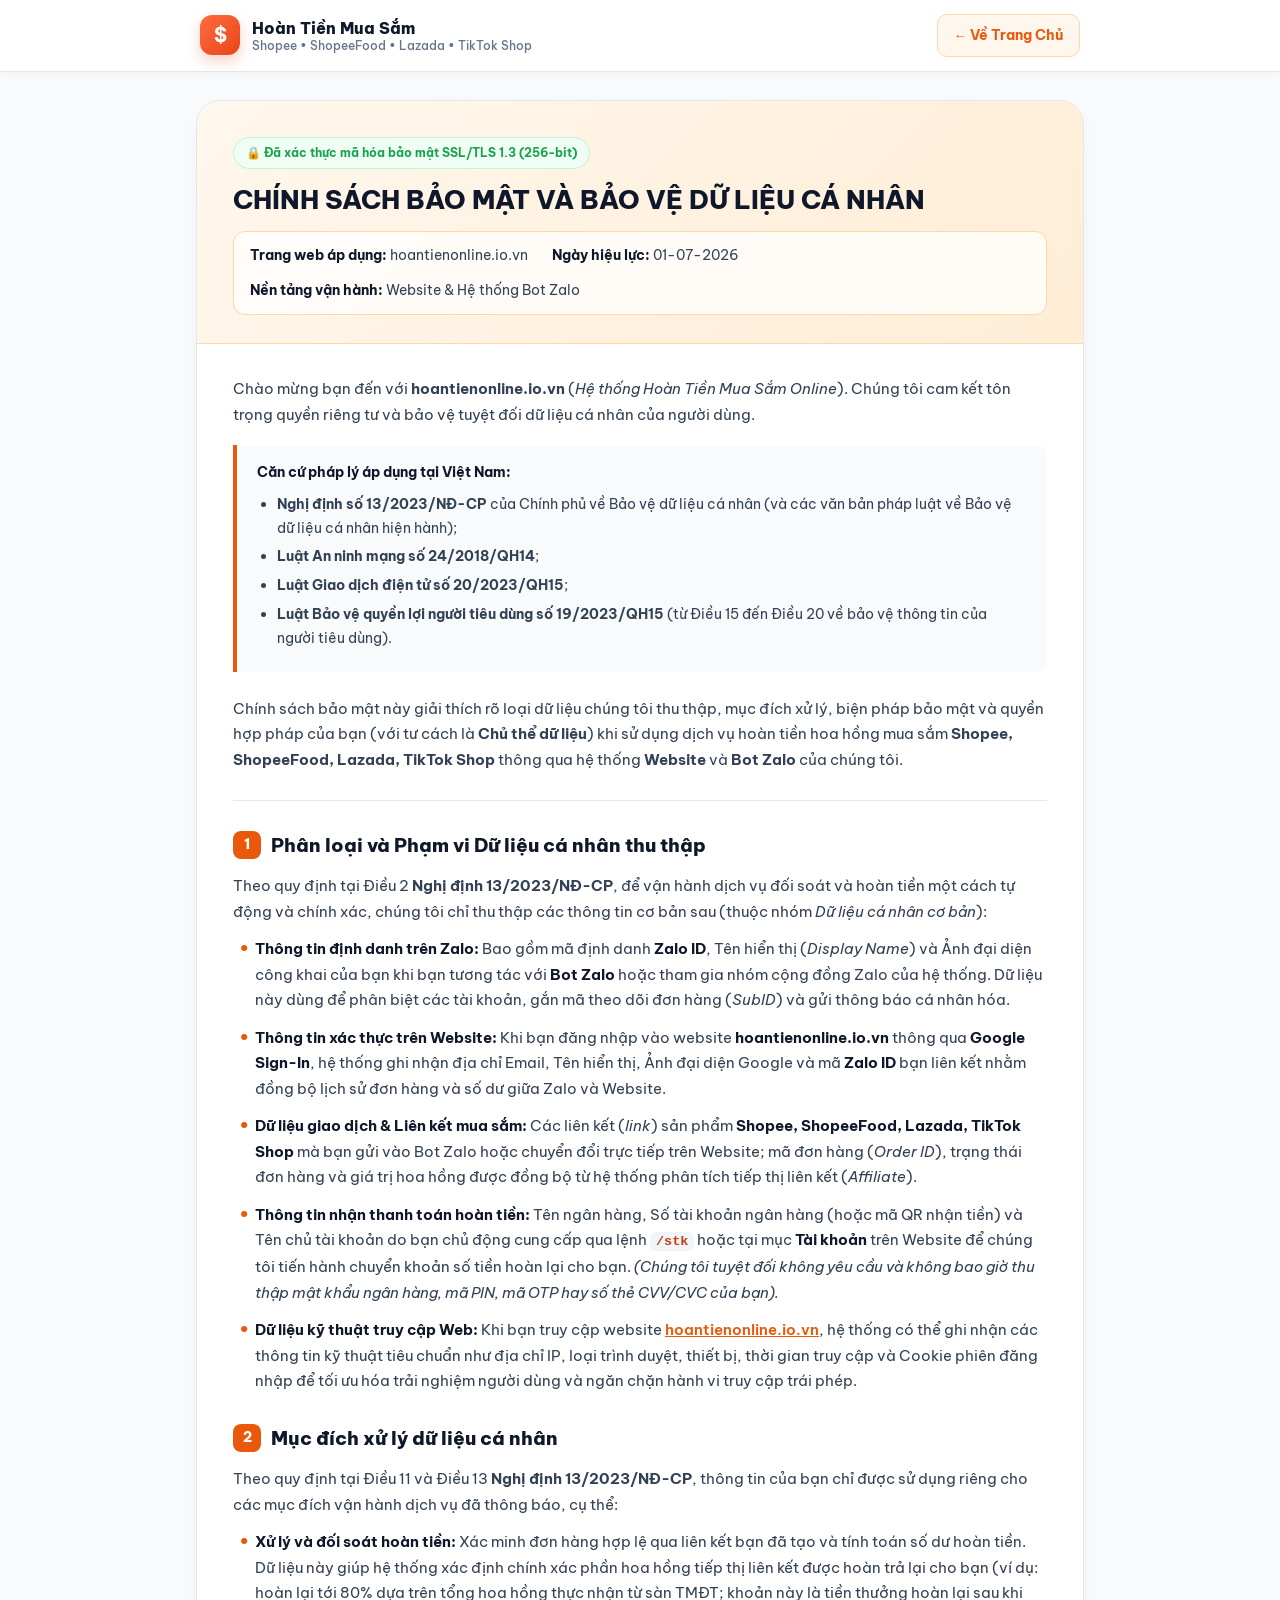
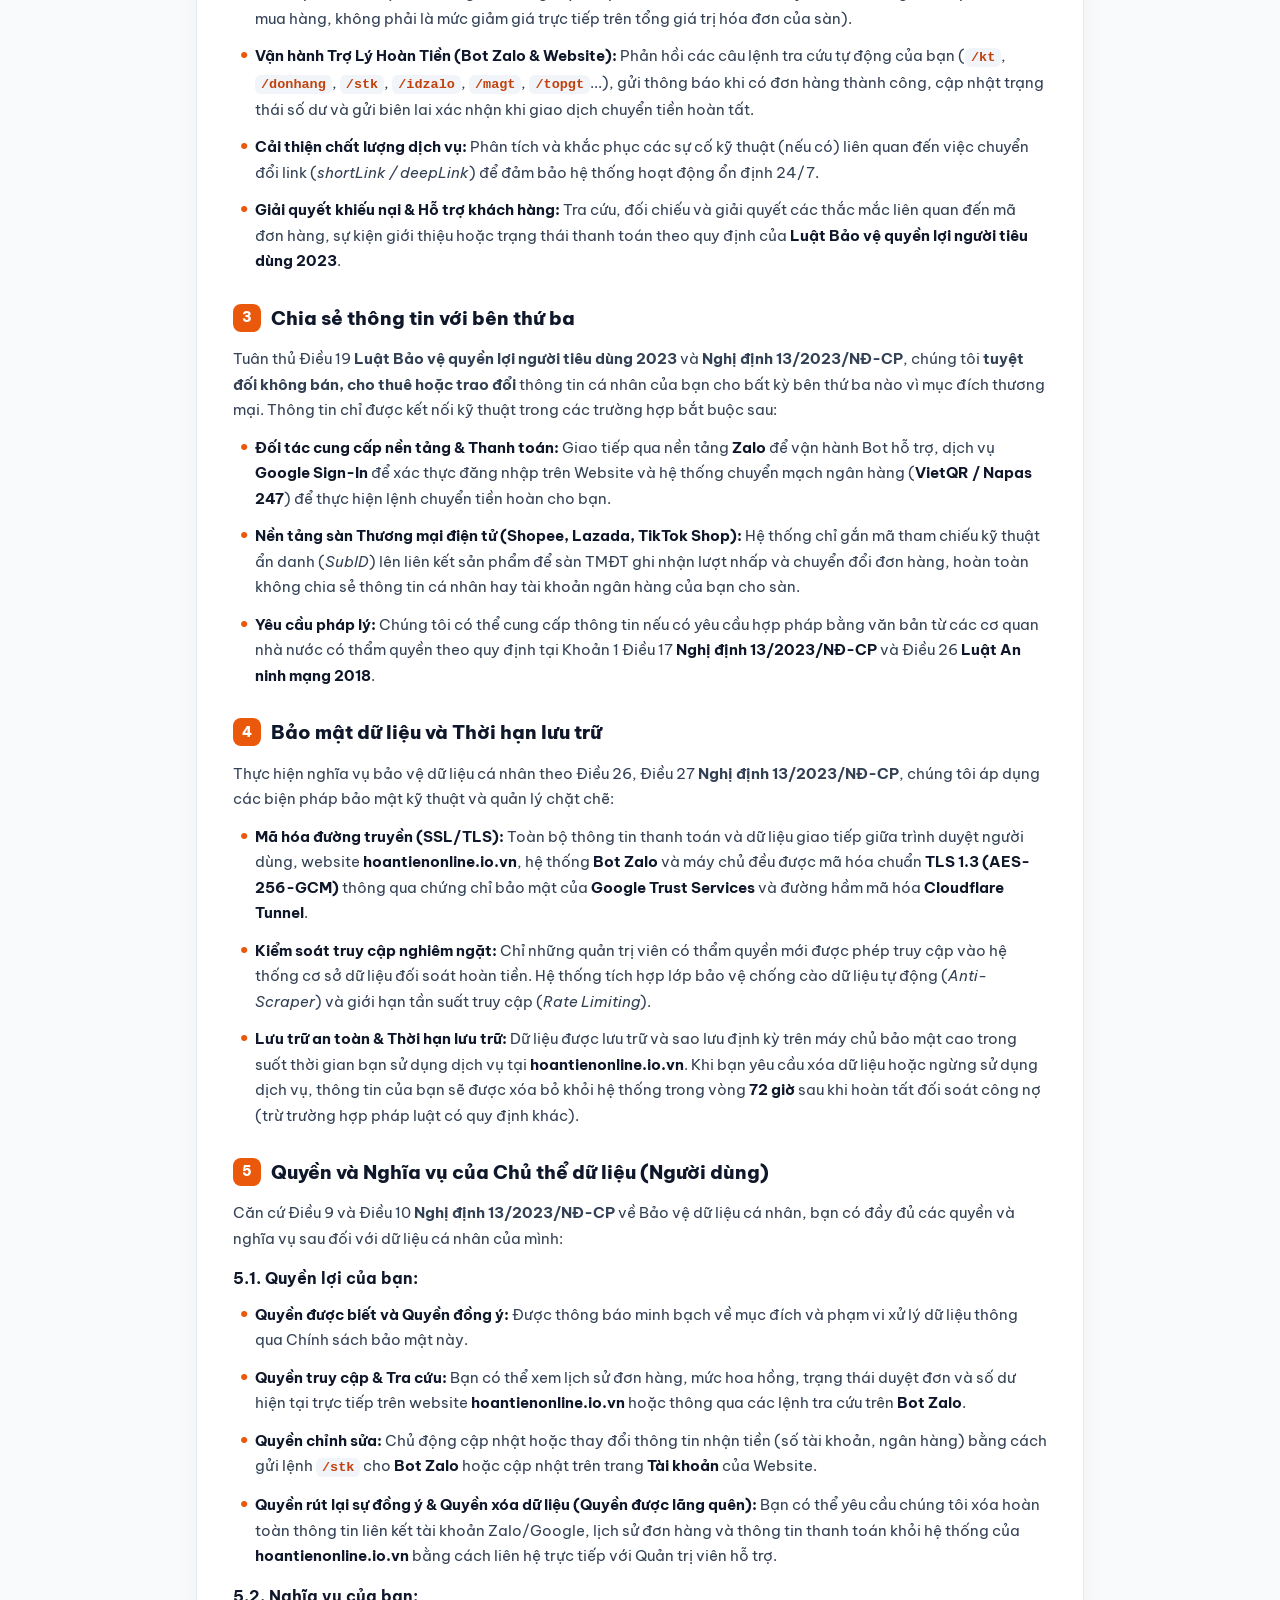
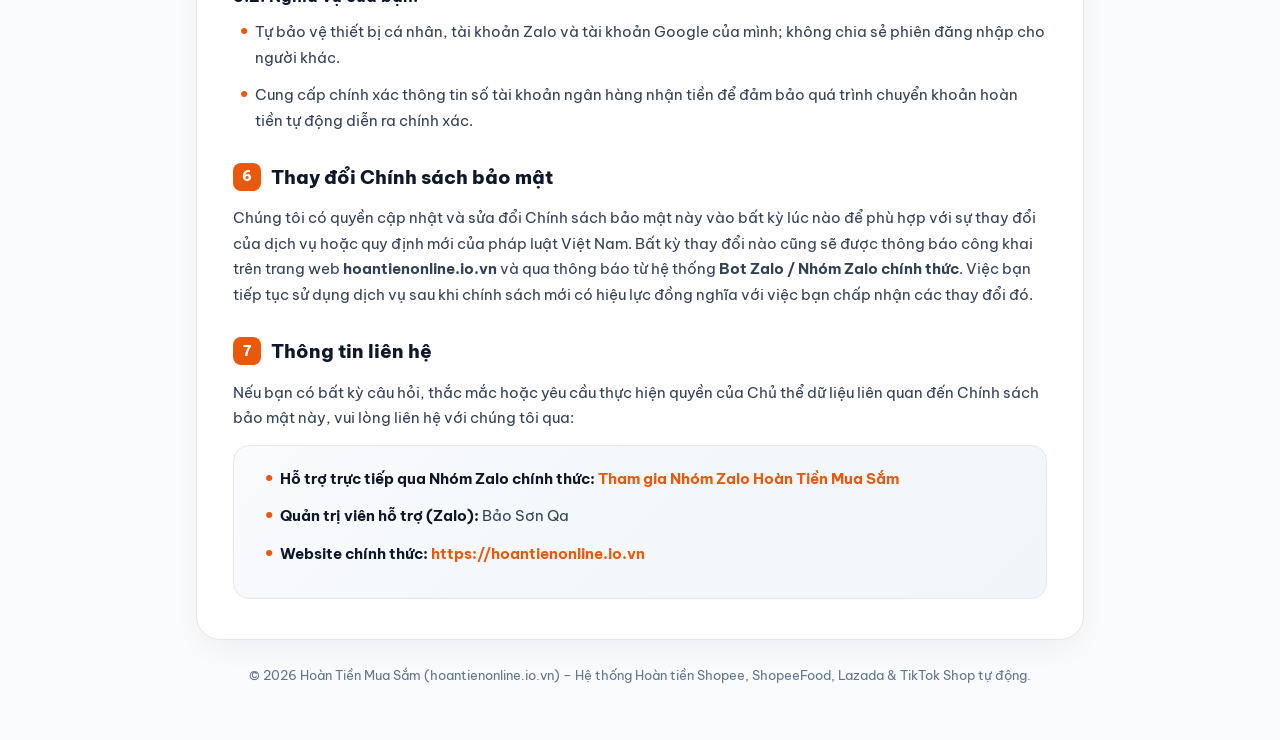
==== chinh-sach-bao-mat/index.html @ 288625ea "Add Privacy Policy page (/chinh-sach-bao-mat/) effective 01-07-2026" ====
<!doctype html>
<html lang="vi">
<head>
  <meta charset="UTF-8" />
  <meta name="viewport" content="width=device-width, initial-scale=1.0" />
  <title>Chính Sách Bảo Mật &amp; Bảo Vệ Dữ Liệu Cá Nhân – Hoàn Tiền Mua Sắm (hoantienonline.io.vn)</title>
  <meta name="description" content="Chính sách bảo mật và bảo vệ dữ liệu cá nhân của hệ thống Hoàn Tiền Mua Sắm Online (hoantienonline.io.vn) đối với dịch vụ hoàn tiền Shopee, ShopeeFood, Lazada, TikTok Shop qua Website và Bot Zalo." />
  <meta property="og:title" content="Chính Sách Bảo Mật – Hoàn Tiền Mua Sắm (hoantienonline.io.vn)" />
  <meta property="og:description" content="Cam kết bảo vệ quyền riêng tư và dữ liệu cá nhân theo Nghị định 13/2023/NĐ-CP và pháp luật Việt Nam." />
  <meta property="og:type" content="website" />
  <meta property="og:url" content="https://hoantienonline.io.vn/chinh-sach-bao-mat" />
  <link rel="preconnect" href="https://fonts.googleapis.com" />
  <link rel="preconnect" href="https://fonts.gstatic.com" crossorigin />
  <link href="https://fonts.googleapis.com/css2?family=Be+Vietnam+Pro:wght@400;500;600;700;800&display=swap" rel="stylesheet" />
  <style>
    :root {
      --primary: #ea580c;
      --primary-dark: #c2410c;
      --primary-light: #fff7ed;
      --primary-border: #fed7aa;
      --bg: #f8fafc;
      --card: #ffffff;
      --text-main: #0f172a;
      --text-body: #334155;
      --text-muted: #64748b;
      --border: #e2e8f0;
      --green: #16a34a;
      --green-bg: #f0fdf4;
      --green-border: #bbf7d0;
    }
    * {
      box-sizing: border-box;
      margin: 0;
      padding: 0;
    }
    body {
      font-family: 'Be Vietnam Pro', -apple-system, BlinkMacSystemFont, 'Segoe UI', Roboto, sans-serif;
      background-color: var(--bg);
      color: var(--text-body);
      line-height: 1.7;
      font-size: 15px;
      -webkit-font-smoothing: antialiased;
    }
    .topbar {
      background: #ffffff;
      border-bottom: 1px solid var(--border);
      position: sticky;
      top: 0;
      z-index: 100;
      box-shadow: 0 2px 10px rgba(15, 23, 42, 0.03);
    }
    .topbar-inner {
      max-width: 920px;
      margin: 0 auto;
      padding: 14px 20px;
      display: flex;
      align-items: center;
      justify-content: space-between;
      gap: 16px;
    }
    .brand {
      display: inline-flex;
      align-items: center;
      gap: 12px;
      text-decoration: none;
      color: var(--text-main);
    }
    .brand-mark {
      width: 40px;
      height: 40px;
      border-radius: 12px;
      background: linear-gradient(135deg, #ff6b40, #e84616);
      color: #fff;
      display: grid;
      place-items: center;
      font-size: 20px;
      font-weight: 800;
      box-shadow: 0 6px 14px rgba(232, 70, 22, 0.25);
      flex-shrink: 0;
    }
    .brand-copy {
      display: flex;
      flex-direction: column;
      line-height: 1.25;
    }
    .brand-copy strong {
      font-size: 16px;
      font-weight: 800;
      color: var(--text-main);
    }
    .brand-copy small {
      font-size: 12px;
      color: var(--text-muted);
      font-weight: 500;
    }
    .btn-back {
      display: inline-flex;
      align-items: center;
      gap: 6px;
      padding: 9px 16px;
      border-radius: 10px;
      background: var(--primary-light);
      border: 1px solid var(--primary-border);
      color: var(--primary);
      font-size: 13.5px;
      font-weight: 700;
      text-decoration: none;
      transition: all 0.2s ease;
      white-space: nowrap;
    }
    .btn-back:hover {
      background: var(--primary);
      color: #fff;
      border-color: var(--primary);
    }
    .page-wrap {
      max-width: 920px;
      margin: 28px auto 60px;
      padding: 0 16px;
    }
    .policy-card {
      background: var(--card);
      border-radius: 24px;
      border: 1px solid var(--border);
      box-shadow: 0 12px 32px -8px rgba(15, 23, 42, 0.06);
      overflow: hidden;
    }
    .hero-banner {
      background: linear-gradient(135deg, #fff7ed 0%, #ffedd5 100%);
      border-bottom: 1px solid var(--primary-border);
      padding: 36px 36px 28px;
    }
    .ssl-badge {
      display: inline-flex;
      align-items: center;
      gap: 6px;
      background: var(--green-bg);
      border: 1px solid var(--green-border);
      color: var(--green);
      font-size: 12px;
      font-weight: 700;
      padding: 5px 12px;
      border-radius: 999px;
      margin-bottom: 14px;
    }
    .hero-banner h1 {
      font-size: 26px;
      font-weight: 800;
      color: var(--text-main);
      line-height: 1.3;
      margin-bottom: 14px;
    }
    .meta-grid {
      display: flex;
      flex-wrap: wrap;
      gap: 12px 24px;
      font-size: 13.5px;
      color: var(--text-body);
      background: rgba(255, 255, 255, 0.75);
      border: 1px solid var(--primary-border);
      padding: 12px 16px;
      border-radius: 12px;
    }
    .meta-item b {
      color: var(--text-main);
    }
    .policy-body {
      padding: 32px 36px 40px;
    }
    .intro-text {
      font-size: 15px;
      color: var(--text-body);
      margin-bottom: 16px;
    }
    .legal-box {
      background: #f8fafc;
      border-left: 4px solid var(--primary);
      border-radius: 0 12px 12px 0;
      padding: 16px 20px;
      margin: 18px 0 24px;
      font-size: 14px;
    }
    .legal-box p {
      font-weight: 700;
      color: var(--text-main);
      margin-bottom: 8px;
    }
    .legal-box ul {
      padding-left: 20px;
      margin: 0;
    }
    .legal-box li {
      margin-bottom: 5px;
    }
    hr.divider {
      border: 0;
      border-top: 1px solid var(--border);
      margin: 28px 0;
    }
    section.policy-section {
      margin-bottom: 28px;
    }
    section.policy-section:last-child {
      margin-bottom: 0;
    }
    h2.section-title {
      font-size: 19px;
      font-weight: 800;
      color: var(--text-main);
      margin-bottom: 12px;
      display: flex;
      align-items: center;
      gap: 10px;
    }
    h2.section-title .num {
      display: inline-flex;
      align-items: center;
      justify-content: center;
      width: 28px;
      height: 28px;
      border-radius: 8px;
      background: var(--primary);
      color: #fff;
      font-size: 14px;
      font-weight: 800;
      flex-shrink: 0;
    }
    h3.sub-title {
      font-size: 15.5px;
      font-weight: 700;
      color: var(--text-main);
      margin: 14px 0 8px;
    }
    p {
      margin-bottom: 12px;
    }
    ul.policy-list {
      list-style: none;
      padding-left: 0;
      margin: 10px 0 14px;
    }
    ul.policy-list li {
      position: relative;
      padding-left: 22px;
      margin-bottom: 12px;
    }
    ul.policy-list li::before {
      content: "•";
      position: absolute;
      left: 6px;
      top: 0;
      color: var(--primary);
      font-weight: 800;
      font-size: 18px;
      line-height: 1.4;
    }
    ul.policy-list li b {
      color: var(--text-main);
    }
    code {
      background: #f1f5f9;
      color: #c2410c;
      padding: 2px 6px;
      border-radius: 6px;
      font-size: 13.5px;
      font-weight: 600;
      font-family: ui-monospace, SFMono-Regular, Menlo, Consolas, monospace;
    }
    .contact-card {
      background: linear-gradient(135deg, #f8fafc 0%, #f1f5f9 100%);
      border: 1px solid var(--border);
      border-radius: 16px;
      padding: 20px 24px;
      margin-top: 14px;
    }
    .contact-card ul {
      margin: 0;
    }
    .contact-card a {
      color: var(--primary);
      font-weight: 700;
      text-decoration: none;
    }
    .contact-card a:hover {
      text-decoration: underline;
    }
    .footer-note {
      text-align: center;
      margin-top: 24px;
      font-size: 13px;
      color: var(--text-muted);
    }
    @media (max-width: 640px) {
      .hero-banner {
        padding: 24px 20px 20px;
      }
      .hero-banner h1 {
        font-size: 21px;
      }
      .policy-body {
        padding: 22px 20px 28px;
      }
      h2.section-title {
        font-size: 17px;
      }
    }
  </style>
</head>
<body>
  <header class="topbar">
    <div class="topbar-inner">
      <a class="brand" href="https://hoantienonline.io.vn/dashboard" aria-label="Hoàn Tiền Mua Sắm - Trang chủ">
        <span class="brand-mark">$</span>
        <span class="brand-copy">
          <strong>Hoàn Tiền Mua Sắm</strong>
          <small>Shopee • ShopeeFood • Lazada • TikTok Shop</small>
        </span>
      </a>
      <a class="btn-back" href="https://hoantienonline.io.vn/dashboard">← Về Trang Chủ</a>
    </div>
  </header>

  <main class="page-wrap">
    <article class="policy-card">
      <div class="hero-banner">
        <div class="ssl-badge">🔒 Đã xác thực mã hóa bảo mật SSL/TLS 1.3 (256-bit)</div>
        <h1>CHÍNH SÁCH BẢO MẬT VÀ BẢO VỆ DỮ LIỆU CÁ NHÂN</h1>
        <div class="meta-grid">
          <div class="meta-item"><b>Trang web áp dụng:</b> hoantienonline.io.vn</div>
          <div class="meta-item"><b>Ngày hiệu lực:</b> 01-07-2026</div>
          <div class="meta-item"><b>Nền tảng vận hành:</b> Website &amp; Hệ thống Bot Zalo</div>
        </div>
      </div>

      <div class="policy-body">
        <p class="intro-text">
          Chào mừng bạn đến với <b>hoantienonline.io.vn</b> (<i>Hệ thống Hoàn Tiền Mua Sắm Online</i>). Chúng tôi cam kết tôn trọng quyền riêng tư và bảo vệ tuyệt đối dữ liệu cá nhân của người dùng.
        </p>

        <div class="legal-box">
          <p>Căn cứ pháp lý áp dụng tại Việt Nam:</p>
          <ul>
            <li><b>Nghị định số 13/2023/NĐ-CP</b> của Chính phủ về Bảo vệ dữ liệu cá nhân (và các văn bản pháp luật về Bảo vệ dữ liệu cá nhân hiện hành);</li>
            <li><b>Luật An ninh mạng số 24/2018/QH14</b>;</li>
            <li><b>Luật Giao dịch điện tử số 20/2023/QH15</b>;</li>
            <li><b>Luật Bảo vệ quyền lợi người tiêu dùng số 19/2023/QH15</b> (từ Điều 15 đến Điều 20 về bảo vệ thông tin của người tiêu dùng).</li>
          </ul>
        </div>

        <p class="intro-text">
          Chính sách bảo mật này giải thích rõ loại dữ liệu chúng tôi thu thập, mục đích xử lý, biện pháp bảo mật và quyền hợp pháp của bạn (với tư cách là <b>Chủ thể dữ liệu</b>) khi sử dụng dịch vụ hoàn tiền hoa hồng mua sắm <b>Shopee, ShopeeFood, Lazada, TikTok Shop</b> thông qua hệ thống <b>Website</b> và <b>Bot Zalo</b> của chúng tôi.
        </p>

        <hr class="divider" />

        <section class="policy-section">
          <h2 class="section-title"><span class="num">1</span> Phân loại và Phạm vi Dữ liệu cá nhân thu thập</h2>
          <p>Theo quy định tại Điều 2 <b>Nghị định 13/2023/NĐ-CP</b>, để vận hành dịch vụ đối soát và hoàn tiền một cách tự động và chính xác, chúng tôi chỉ thu thập các thông tin cơ bản sau (thuộc nhóm <i>Dữ liệu cá nhân cơ bản</i>):</p>
          <ul class="policy-list">
            <li><b>Thông tin định danh trên Zalo:</b> Bao gồm mã định danh <b>Zalo ID</b>, Tên hiển thị (<i>Display Name</i>) và Ảnh đại diện công khai của bạn khi bạn tương tác với <b>Bot Zalo</b> hoặc tham gia nhóm cộng đồng Zalo của hệ thống. Dữ liệu này dùng để phân biệt các tài khoản, gắn mã theo dõi đơn hàng (<i>SubID</i>) và gửi thông báo cá nhân hóa.</li>
            <li><b>Thông tin xác thực trên Website:</b> Khi bạn đăng nhập vào website <b>hoantienonline.io.vn</b> thông qua <b>Google Sign-In</b>, hệ thống ghi nhận địa chỉ Email, Tên hiển thị, Ảnh đại diện Google và mã <b>Zalo ID</b> bạn liên kết nhằm đồng bộ lịch sử đơn hàng và số dư giữa Zalo và Website.</li>
            <li><b>Dữ liệu giao dịch &amp; Liên kết mua sắm:</b> Các liên kết (<i>link</i>) sản phẩm <b>Shopee, ShopeeFood, Lazada, TikTok Shop</b> mà bạn gửi vào Bot Zalo hoặc chuyển đổi trực tiếp trên Website; mã đơn hàng (<i>Order ID</i>), trạng thái đơn hàng và giá trị hoa hồng được đồng bộ từ hệ thống phân tích tiếp thị liên kết (<i>Affiliate</i>).</li>
            <li><b>Thông tin nhận thanh toán hoàn tiền:</b> Tên ngân hàng, Số tài khoản ngân hàng (hoặc mã QR nhận tiền) và Tên chủ tài khoản do bạn chủ động cung cấp qua lệnh <code>/stk</code> hoặc tại mục <b>Tài khoản</b> trên Website để chúng tôi tiến hành chuyển khoản số tiền hoàn lại cho bạn. <i>(Chúng tôi tuyệt đối không yêu cầu và không bao giờ thu thập mật khẩu ngân hàng, mã PIN, mã OTP hay số thẻ CVV/CVC của bạn).</i></li>
            <li><b>Dữ liệu kỹ thuật truy cập Web:</b> Khi bạn truy cập website <a href="https://hoantienonline.io.vn" style="color: var(--primary); font-weight: 600;">hoantienonline.io.vn</a>, hệ thống có thể ghi nhận các thông tin kỹ thuật tiêu chuẩn như địa chỉ IP, loại trình duyệt, thiết bị, thời gian truy cập và Cookie phiên đăng nhập để tối ưu hóa trải nghiệm người dùng và ngăn chặn hành vi truy cập trái phép.</li>
          </ul>
        </section>

        <section class="policy-section">
          <h2 class="section-title"><span class="num">2</span> Mục đích xử lý dữ liệu cá nhân</h2>
          <p>Theo quy định tại Điều 11 và Điều 13 <b>Nghị định 13/2023/NĐ-CP</b>, thông tin của bạn chỉ được sử dụng riêng cho các mục đích vận hành dịch vụ đã thông báo, cụ thể:</p>
          <ul class="policy-list">
            <li><b>Xử lý và đối soát hoàn tiền:</b> Xác minh đơn hàng hợp lệ qua liên kết bạn đã tạo và tính toán số dư hoàn tiền. Dữ liệu này giúp hệ thống xác định chính xác phần hoa hồng tiếp thị liên kết được hoàn trả lại cho bạn (ví dụ: hoàn lại tới 80% dựa trên tổng hoa hồng thực nhận từ sàn TMĐT; khoản này là tiền thưởng hoàn lại sau khi mua hàng, không phải là mức giảm giá trực tiếp trên tổng giá trị hóa đơn của sàn).</li>
            <li><b>Vận hành Trợ Lý Hoàn Tiền (Bot Zalo &amp; Website):</b> Phản hồi các câu lệnh tra cứu tự động của bạn (<code>/kt</code>, <code>/donhang</code>, <code>/stk</code>, <code>/idzalo</code>, <code>/magt</code>, <code>/topgt</code>...), gửi thông báo khi có đơn hàng thành công, cập nhật trạng thái số dư và gửi biên lai xác nhận khi giao dịch chuyển tiền hoàn tất.</li>
            <li><b>Cải thiện chất lượng dịch vụ:</b> Phân tích và khắc phục các sự cố kỹ thuật (nếu có) liên quan đến việc chuyển đổi link (<i>shortLink / deepLink</i>) để đảm bảo hệ thống hoạt động ổn định 24/7.</li>
            <li><b>Giải quyết khiếu nại &amp; Hỗ trợ khách hàng:</b> Tra cứu, đối chiếu và giải quyết các thắc mắc liên quan đến mã đơn hàng, sự kiện giới thiệu hoặc trạng thái thanh toán theo quy định của <b>Luật Bảo vệ quyền lợi người tiêu dùng 2023</b>.</li>
          </ul>
        </section>

        <section class="policy-section">
          <h2 class="section-title"><span class="num">3</span> Chia sẻ thông tin với bên thứ ba</h2>
          <p>Tuân thủ Điều 19 <b>Luật Bảo vệ quyền lợi người tiêu dùng 2023</b> và <b>Nghị định 13/2023/NĐ-CP</b>, chúng tôi <b>tuyệt đối không bán, cho thuê hoặc trao đổi</b> thông tin cá nhân của bạn cho bất kỳ bên thứ ba nào vì mục đích thương mại. Thông tin chỉ được kết nối kỹ thuật trong các trường hợp bắt buộc sau:</p>
          <ul class="policy-list">
            <li><b>Đối tác cung cấp nền tảng &amp; Thanh toán:</b> Giao tiếp qua nền tảng <b>Zalo</b> để vận hành Bot hỗ trợ, dịch vụ <b>Google Sign-In</b> để xác thực đăng nhập trên Website và hệ thống chuyển mạch ngân hàng (<b>VietQR / Napas 247</b>) để thực hiện lệnh chuyển tiền hoàn cho bạn.</li>
            <li><b>Nền tảng sàn Thương mại điện tử (Shopee, Lazada, TikTok Shop):</b> Hệ thống chỉ gắn mã tham chiếu kỹ thuật ẩn danh (<i>SubID</i>) lên liên kết sản phẩm để sàn TMĐT ghi nhận lượt nhấp và chuyển đổi đơn hàng, hoàn toàn không chia sẻ thông tin cá nhân hay tài khoản ngân hàng của bạn cho sàn.</li>
            <li><b>Yêu cầu pháp lý:</b> Chúng tôi có thể cung cấp thông tin nếu có yêu cầu hợp pháp bằng văn bản từ các cơ quan nhà nước có thẩm quyền theo quy định tại Khoản 1 Điều 17 <b>Nghị định 13/2023/NĐ-CP</b> và Điều 26 <b>Luật An ninh mạng 2018</b>.</li>
          </ul>
        </section>

        <section class="policy-section">
          <h2 class="section-title"><span class="num">4</span> Bảo mật dữ liệu và Thời hạn lưu trữ</h2>
          <p>Thực hiện nghĩa vụ bảo vệ dữ liệu cá nhân theo Điều 26, Điều 27 <b>Nghị định 13/2023/NĐ-CP</b>, chúng tôi áp dụng các biện pháp bảo mật kỹ thuật và quản lý chặt chẽ:</p>
          <ul class="policy-list">
            <li><b>Mã hóa đường truyền (SSL/TLS):</b> Toàn bộ thông tin thanh toán và dữ liệu giao tiếp giữa trình duyệt người dùng, website <b>hoantienonline.io.vn</b>, hệ thống <b>Bot Zalo</b> và máy chủ đều được mã hóa chuẩn <b>TLS 1.3 (AES-256-GCM)</b> thông qua chứng chỉ bảo mật của <b>Google Trust Services</b> và đường hầm mã hóa <b>Cloudflare Tunnel</b>.</li>
            <li><b>Kiểm soát truy cập nghiêm ngặt:</b> Chỉ những quản trị viên có thẩm quyền mới được phép truy cập vào hệ thống cơ sở dữ liệu đối soát hoàn tiền. Hệ thống tích hợp lớp bảo vệ chống cào dữ liệu tự động (<i>Anti-Scraper</i>) và giới hạn tần suất truy cập (<i>Rate Limiting</i>).</li>
            <li><b>Lưu trữ an toàn &amp; Thời hạn lưu trữ:</b> Dữ liệu được lưu trữ và sao lưu định kỳ trên máy chủ bảo mật cao trong suốt thời gian bạn sử dụng dịch vụ tại <b>hoantienonline.io.vn</b>. Khi bạn yêu cầu xóa dữ liệu hoặc ngừng sử dụng dịch vụ, thông tin của bạn sẽ được xóa bỏ khỏi hệ thống trong vòng <b>72 giờ</b> sau khi hoàn tất đối soát công nợ (trừ trường hợp pháp luật có quy định khác).</li>
          </ul>
        </section>

        <section class="policy-section">
          <h2 class="section-title"><span class="num">5</span> Quyền và Nghĩa vụ của Chủ thể dữ liệu (Người dùng)</h2>
          <p>Căn cứ Điều 9 và Điều 10 <b>Nghị định 13/2023/NĐ-CP</b> về Bảo vệ dữ liệu cá nhân, bạn có đầy đủ các quyền và nghĩa vụ sau đối với dữ liệu cá nhân của mình:</p>
          <h3 class="sub-title">5.1. Quyền lợi của bạn:</h3>
          <ul class="policy-list">
            <li><b>Quyền được biết và Quyền đồng ý:</b> Được thông báo minh bạch về mục đích và phạm vi xử lý dữ liệu thông qua Chính sách bảo mật này.</li>
            <li><b>Quyền truy cập &amp; Tra cứu:</b> Bạn có thể xem lịch sử đơn hàng, mức hoa hồng, trạng thái duyệt đơn và số dư hiện tại trực tiếp trên website <b>hoantienonline.io.vn</b> hoặc thông qua các lệnh tra cứu trên <b>Bot Zalo</b>.</li>
            <li><b>Quyền chỉnh sửa:</b> Chủ động cập nhật hoặc thay đổi thông tin nhận tiền (số tài khoản, ngân hàng) bằng cách gửi lệnh <code>/stk</code> cho <b>Bot Zalo</b> hoặc cập nhật trên trang <b>Tài khoản</b> của Website.</li>
            <li><b>Quyền rút lại sự đồng ý &amp; Quyền xóa dữ liệu (Quyền được lãng quên):</b> Bạn có thể yêu cầu chúng tôi xóa hoàn toàn thông tin liên kết tài khoản Zalo/Google, lịch sử đơn hàng và thông tin thanh toán khỏi hệ thống của <b>hoantienonline.io.vn</b> bằng cách liên hệ trực tiếp với Quản trị viên hỗ trợ.</li>
          </ul>
          <h3 class="sub-title">5.2. Nghĩa vụ của bạn:</h3>
          <ul class="policy-list">
            <li>Tự bảo vệ thiết bị cá nhân, tài khoản Zalo và tài khoản Google của mình; không chia sẻ phiên đăng nhập cho người khác.</li>
            <li>Cung cấp chính xác thông tin số tài khoản ngân hàng nhận tiền để đảm bảo quá trình chuyển khoản hoàn tiền tự động diễn ra chính xác.</li>
          </ul>
        </section>

        <section class="policy-section">
          <h2 class="section-title"><span class="num">6</span> Thay đổi Chính sách bảo mật</h2>
          <p>Chúng tôi có quyền cập nhật và sửa đổi Chính sách bảo mật này vào bất kỳ lúc nào để phù hợp với sự thay đổi của dịch vụ hoặc quy định mới của pháp luật Việt Nam. Bất kỳ thay đổi nào cũng sẽ được thông báo công khai trên trang web <b>hoantienonline.io.vn</b> và qua thông báo từ hệ thống <b>Bot Zalo / Nhóm Zalo chính thức</b>. Việc bạn tiếp tục sử dụng dịch vụ sau khi chính sách mới có hiệu lực đồng nghĩa với việc bạn chấp nhận các thay đổi đó.</p>
        </section>

        <section class="policy-section">
          <h2 class="section-title"><span class="num">7</span> Thông tin liên hệ</h2>
          <p>Nếu bạn có bất kỳ câu hỏi, thắc mắc hoặc yêu cầu thực hiện quyền của Chủ thể dữ liệu liên quan đến Chính sách bảo mật này, vui lòng liên hệ với chúng tôi qua:</p>
          <div class="contact-card">
            <ul class="policy-list">
              <li><b>Hỗ trợ trực tiếp qua Nhóm Zalo chính thức:</b> <a href="https://zalo.me/g/b8lixpggmg0kmacdeeii" target="_blank" rel="noopener noreferrer">Tham gia Nhóm Zalo Hoàn Tiền Mua Sắm</a></li>
              <li><b>Quản trị viên hỗ trợ (Zalo):</b> Bảo Sơn Qa</li>
              <li><b>Website chính thức:</b> <a href="https://hoantienonline.io.vn" target="_blank" rel="noopener noreferrer">https://hoantienonline.io.vn</a></li>
            </ul>
          </div>
        </section>
      </div>
    </article>

    <p class="footer-note">© 2026 Hoàn Tiền Mua Sắm (hoantienonline.io.vn) – Hệ thống Hoàn tiền Shopee, ShopeeFood, Lazada &amp; TikTok Shop tự động.</p>
  </main>
</body>
</html>
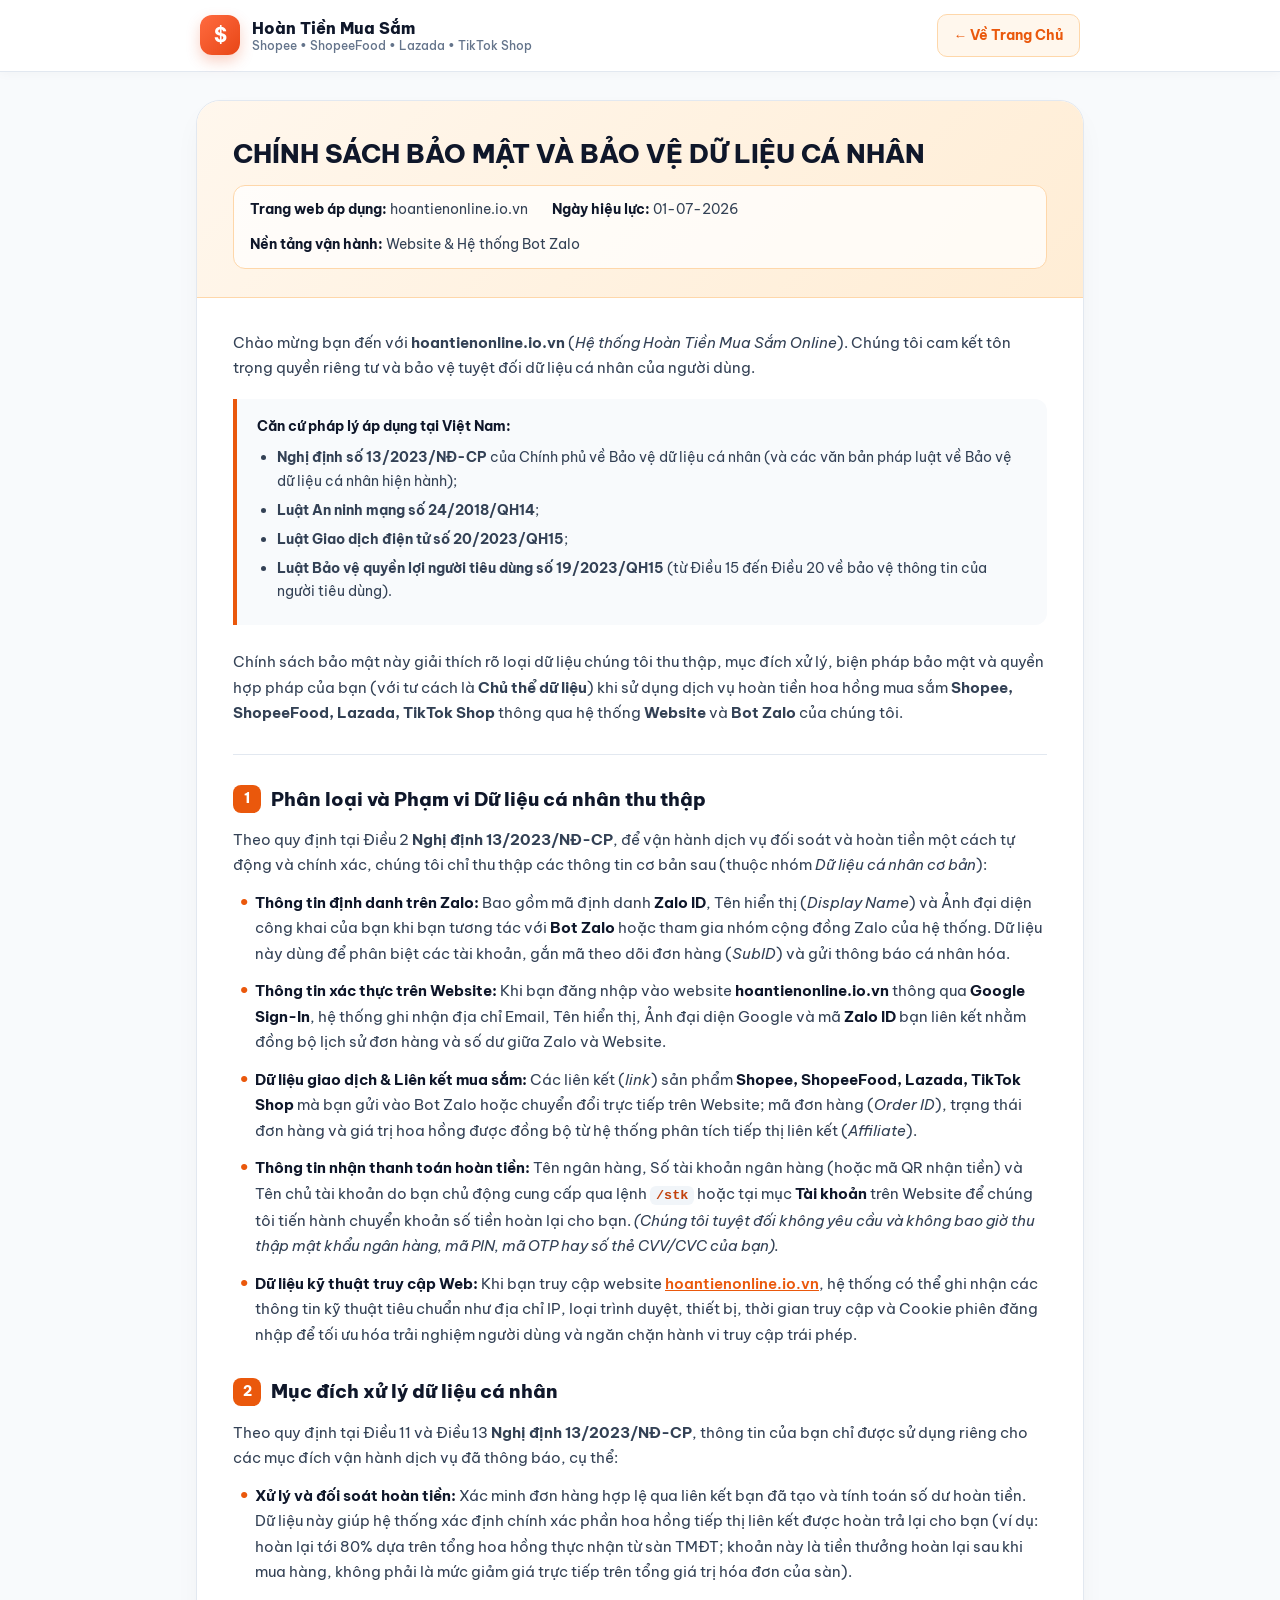
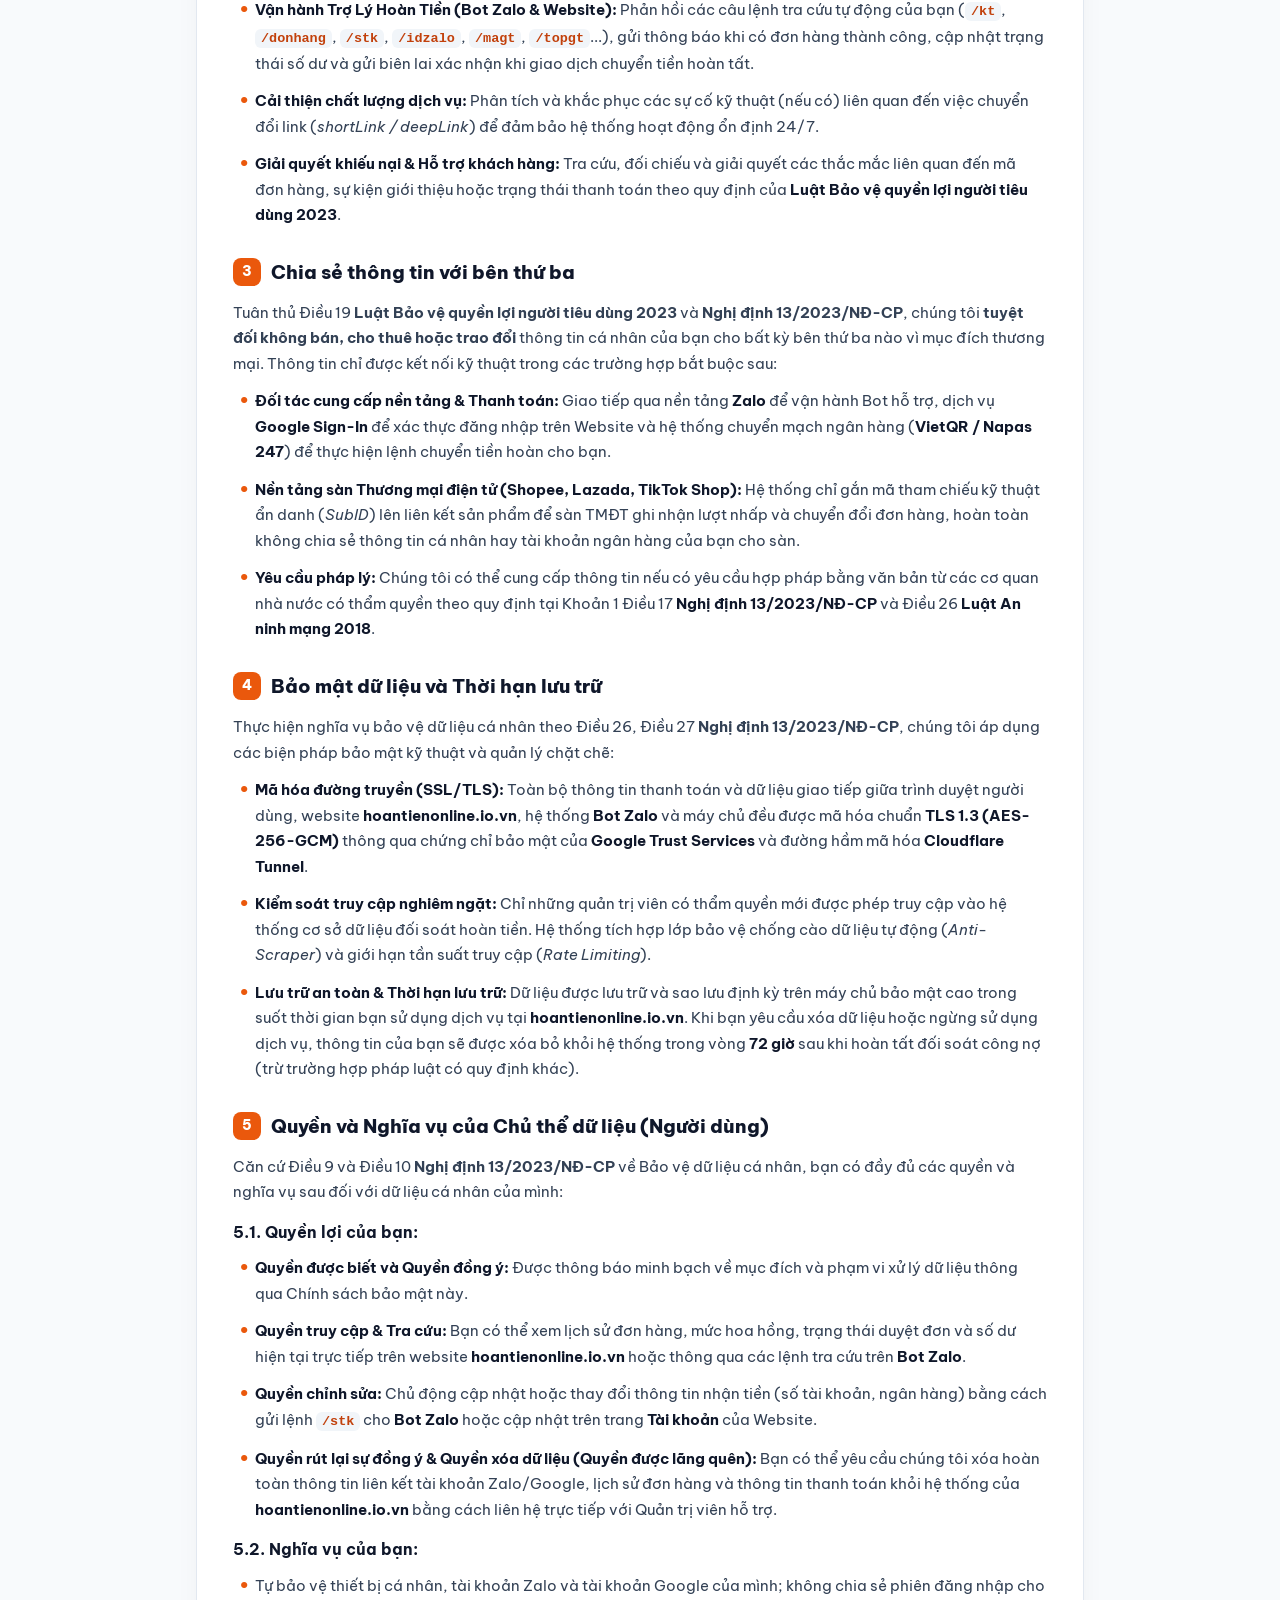
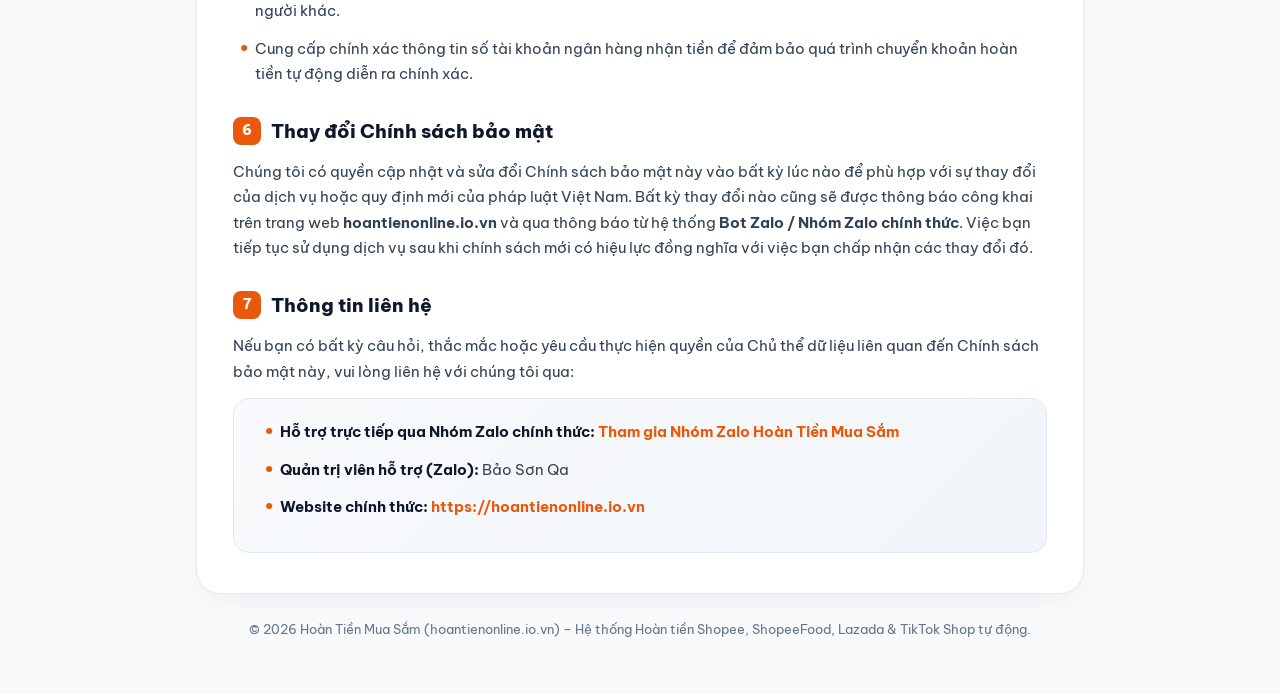
==== commit 9b76f8fb: "Add Chinh Sach Bao Mat & Bao Ve Du Lieu Ca Nhan tab to top navigation and SPA router" ====
--- a/chinh-sach-bao-mat/index.html
+++ b/chinh-sach-bao-mat/index.html
@@ -323,7 +323,6 @@
   <main class="page-wrap">
     <article class="policy-card">
       <div class="hero-banner">
-        <div class="ssl-badge">🔒 Đã xác thực mã hóa bảo mật SSL/TLS 1.3 (256-bit)</div>
         <h1>CHÍNH SÁCH BẢO MẬT VÀ BẢO VỆ DỮ LIỆU CÁ NHÂN</h1>
         <div class="meta-grid">
           <div class="meta-item"><b>Trang web áp dụng:</b> hoantienonline.io.vn</div>
